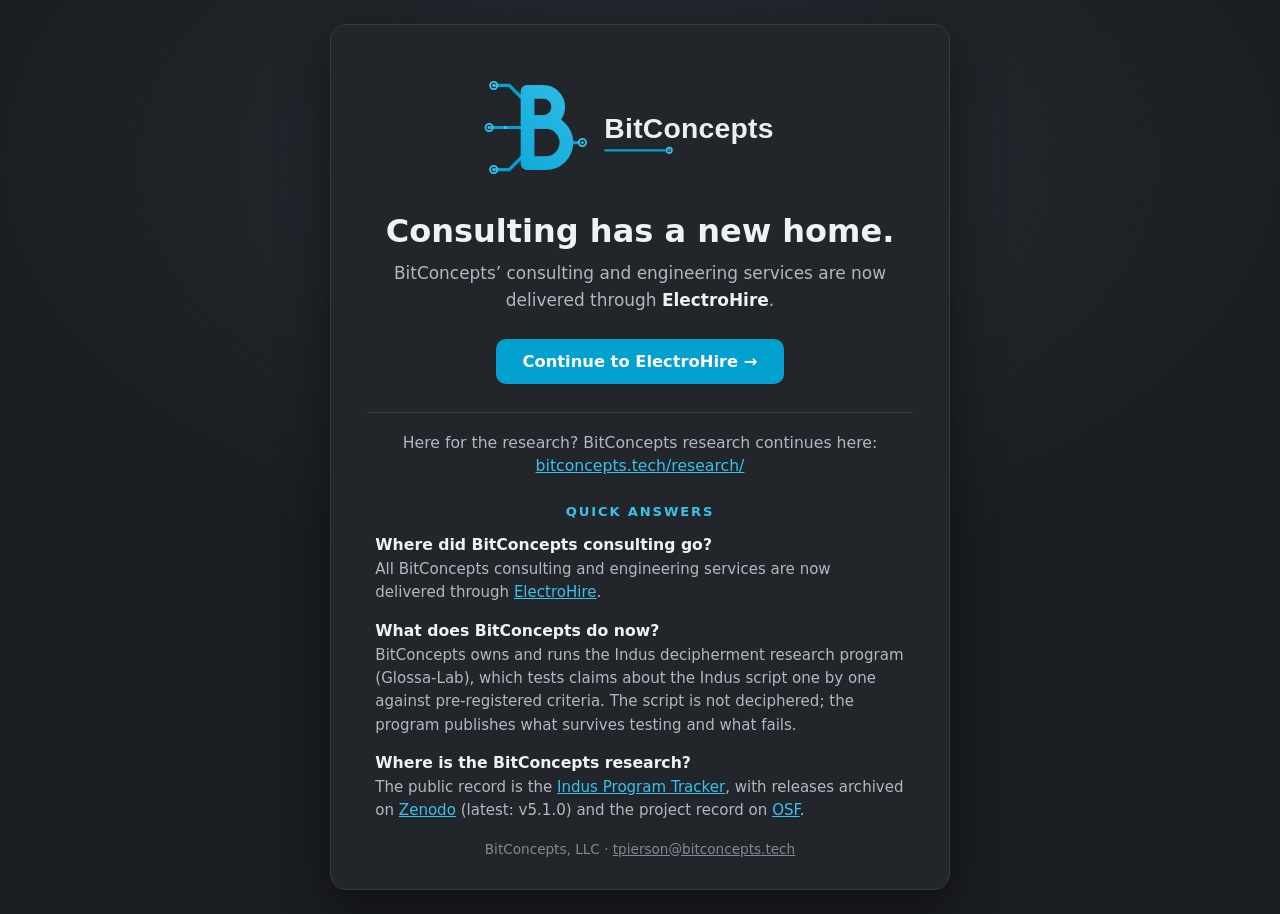
==== index.html @ 44e3c1a6 "T020 (staging): CISI census correction (Harappa 1,604), v5.1.0 release pointers, PRED-2026-003 prove" ====
<!DOCTYPE html>
<html lang="en">
<head>
  <meta charset="UTF-8">
  <meta name="viewport" content="width=device-width, initial-scale=1.0">
  <title>BitConcepts | Consulting has moved to ElectroHire</title>
  <meta name="description" content="BitConcepts' consulting and engineering services are now delivered through ElectroHire. BitConcepts research continues at bitconcepts.tech/research/.">
  <link rel="canonical" href="https://bitconcepts.tech/">
  <meta name="robots" content="index, follow">
  <meta name="author" content="BitConcepts, LLC">
  <meta name="theme-color" content="#1a1d21">
  <meta property="og:type" content="website">
  <meta property="og:site_name" content="BitConcepts">
  <meta property="og:title" content="BitConcepts | Consulting has moved to ElectroHire">
  <meta property="og:description" content="BitConcepts' consulting and engineering services are now delivered through ElectroHire.">
  <meta property="og:url" content="https://bitconcepts.tech/">
  <meta property="og:image" content="https://bitconcepts.tech/assets/og-card.png">
  <meta property="og:image:width" content="1200">
  <meta property="og:image:height" content="630">
  <meta name="twitter:card" content="summary_large_image">
  <meta name="twitter:title" content="BitConcepts | Consulting has moved to ElectroHire">
  <meta name="twitter:description" content="BitConcepts' consulting and engineering services are now delivered through ElectroHire. BitConcepts research continues at bitconcepts.tech/research/.">
  <meta name="twitter:image" content="https://bitconcepts.tech/assets/og-card.png">
  <link rel="icon" href="favicon.ico" sizes="any">
  <link rel="icon" type="image/svg+xml" href="assets/favicon.svg">
  <link rel="icon" type="image/png" sizes="32x32" href="assets/favicon-32.png">
  <link rel="apple-touch-icon" href="assets/apple-touch-icon.png">
  <link rel="stylesheet" href="styles.v3.css">
  <script type="application/ld+json">
  {
    "@context": "https://schema.org",
    "@type": "Organization",
    "name": "BitConcepts",
    "legalName": "BitConcepts, LLC",
    "url": "https://bitconcepts.tech/",
    "logo": "https://bitconcepts.tech/assets/bitconcepts-mark-512.png",
    "email": "tpierson@bitconcepts.tech",
    "description": "BitConcepts, LLC is a Michigan engineering company. Its consulting and engineering services are now delivered through ElectroHire; BitConcepts owns and runs the Indus decipherment research program (Glossa-Lab), whose public record is the research tracker at bitconcepts.tech/research/.",
    "sameAs": [
      "https://github.com/BitConcepts",
      "https://electrohire.com/"
    ]
  }
  </script>
  <script type="application/ld+json">
  {
    "@context": "https://schema.org",
    "@type": "WebPage",
    "name": "BitConcepts | Consulting has moved to ElectroHire",
    "url": "https://bitconcepts.tech/",
    "description": "BitConcepts' consulting and engineering services are now delivered through ElectroHire. BitConcepts research continues at bitconcepts.tech/research/.",
    "isPartOf": {
      "@type": "WebSite",
      "name": "BitConcepts",
      "url": "https://bitconcepts.tech/"
    },
    "about": {
      "@type": "Organization",
      "name": "BitConcepts",
      "url": "https://bitconcepts.tech/"
    }
  }
  </script>
  <script type="application/ld+json">
  {
    "@context": "https://schema.org",
    "@type": "FAQPage",
    "mainEntity": [
      {
        "@type": "Question",
        "name": "Where did BitConcepts consulting go?",
        "acceptedAnswer": { "@type": "Answer", "text": "All BitConcepts consulting and engineering services are now delivered through ElectroHire (electrohire.com)." }
      },
      {
        "@type": "Question",
        "name": "What does BitConcepts do now?",
        "acceptedAnswer": { "@type": "Answer", "text": "BitConcepts owns and runs the Indus decipherment research program (Glossa-Lab), which tests claims about the Indus script one by one against pre-registered criteria. The script is not deciphered; the program publishes what survives testing and what fails." }
      },
      {
        "@type": "Question",
        "name": "Where is the BitConcepts research?",
        "acceptedAnswer": { "@type": "Answer", "text": "BitConcepts research lives at bitconcepts.tech/research/. The Indus program's public record is the Indus Program Tracker at bitconcepts.tech/research/indus-script/, with releases archived on Zenodo (latest: v5.1.0, DOI 10.5281/zenodo.23503470) and the project record on OSF." }
      }
    ]
  }
  </script>
</head>
<body>
  <main class="card">
    <img src="assets/bitconcepts-logo-horizontal.svg" alt="BitConcepts" class="logo-lockup" width="700" height="256">
    <h1>Consulting has a new home.</h1>
    <p class="lede">BitConcepts&rsquo; consulting and engineering services are
      now delivered through <strong>ElectroHire</strong>.</p>
    <p class="actions">
      <a class="btn" href="https://electrohire.com/">Continue to ElectroHire &rarr;</a>
    </p>
    <hr>
    <p class="research">Here for the research? BitConcepts research continues here:
      <a href="/research/">bitconcepts.tech/research/</a></p>
    <section class="qa" aria-label="Quick answers">
      <h2>Quick answers</h2>
      <h3>Where did BitConcepts consulting go?</h3>
      <p>All BitConcepts consulting and engineering services are now delivered
        through <a href="https://electrohire.com/">ElectroHire</a>.</p>
      <h3>What does BitConcepts do now?</h3>
      <p>BitConcepts owns and runs the Indus decipherment research program
        (Glossa-Lab), which tests claims about the Indus script one by one
        against pre-registered criteria. The script is not deciphered; the
        program publishes what survives testing and what fails.</p>
      <h3>Where is the BitConcepts research?</h3>
      <p>The public record is the <a href="/research/indus-script/">Indus Program Tracker</a>,
        with releases archived on
        <a href="https://doi.org/10.5281/zenodo.23503470">Zenodo</a> (latest:
        v5.1.0) and the project record on
        <a href="https://osf.io/ybd65">OSF</a>.</p>
    </section>
    <p class="foot">BitConcepts, LLC &middot; <a href="mailto:tpierson@bitconcepts.tech">tpierson@bitconcepts.tech</a></p>
  </main>
</body>
</html>
---- styles.v3.css ----
/* BitConcepts redirect site — styles v3
   Palette sampled from the BitConcepts mark: circuit blue #03a1d0
   on charcoal (#404040 in the logo; deepened here to #1a1d21). */
:root {
  --bg: #1a1d21;
  --card: #22262b;
  --line: #343a41;
  --text: #eef2f5;
  --muted: #aeb9c2;
  --blue: #03a1d0;
  --blue-bright: #38c2ec;
}
* { box-sizing: border-box; }
html, body { margin: 0; padding: 0; }
body {
  min-height: 100vh;
  display: flex;
  align-items: center;
  justify-content: center;
  background: radial-gradient(1200px 700px at 50% 18%, #262c33 0%, var(--bg) 60%);
  color: var(--text);
  font-family: "Segoe UI", system-ui, -apple-system, Roboto, Helvetica, Arial, sans-serif;
  padding: 24px 16px;
}
.card {
  width: 100%;
  max-width: 620px;
  text-align: center;
  background: var(--card);
  border: 1px solid var(--line);
  border-radius: 16px;
  padding: 44px 36px 32px;
  box-shadow: 0 18px 50px rgba(0, 0, 0, 0.45);
}
.logo-lockup { width: 320px; max-width: 82%; height: auto; }
h1 { margin: 22px 0 10px; font-size: 2rem; line-height: 1.2; font-weight: 650; }
.lede { margin: 0 auto; max-width: 46ch; color: var(--muted); font-size: 1.06rem; line-height: 1.55; }
.lede strong { color: var(--text); }
.actions { margin: 26px 0 8px; }
.btn {
  display: inline-block;
  background: var(--blue);
  color: #fff;
  text-decoration: none;
  font-weight: 600;
  font-size: 1.02rem;
  padding: 13px 26px;
  border-radius: 10px;
}
.btn:hover, .btn:focus { background: var(--blue-bright); color: #06222c; }
hr { border: none; border-top: 1px solid var(--line); margin: 28px 0 18px; }
.research { color: var(--muted); font-size: 0.98rem; line-height: 1.5; margin: 0; }
.research a { color: var(--blue-bright); }
.foot { color: #7e8a94; font-size: 0.85rem; margin: 18px 0 0; }
.foot a { color: #7e8a94; }
@media (max-width: 480px) {
  .card { padding: 32px 20px 24px; }
  .logo-lockup { width: 250px; }
  h1 { font-size: 1.55rem; }
  .btn { display: block; width: 100%; }
}
.qa { text-align: left; margin: 26px auto 0; max-width: 52ch; }
.qa h2 { font-size: 0.82rem; letter-spacing: 0.14em; text-transform: uppercase; color: var(--blue-bright); margin: 0 0 12px; text-align: center; }
.qa h3 { font-size: 0.98rem; margin: 16px 0 4px; font-weight: 600; }
.qa p { color: var(--muted); font-size: 0.94rem; line-height: 1.55; margin: 0; }
.qa a { color: var(--blue-bright); }
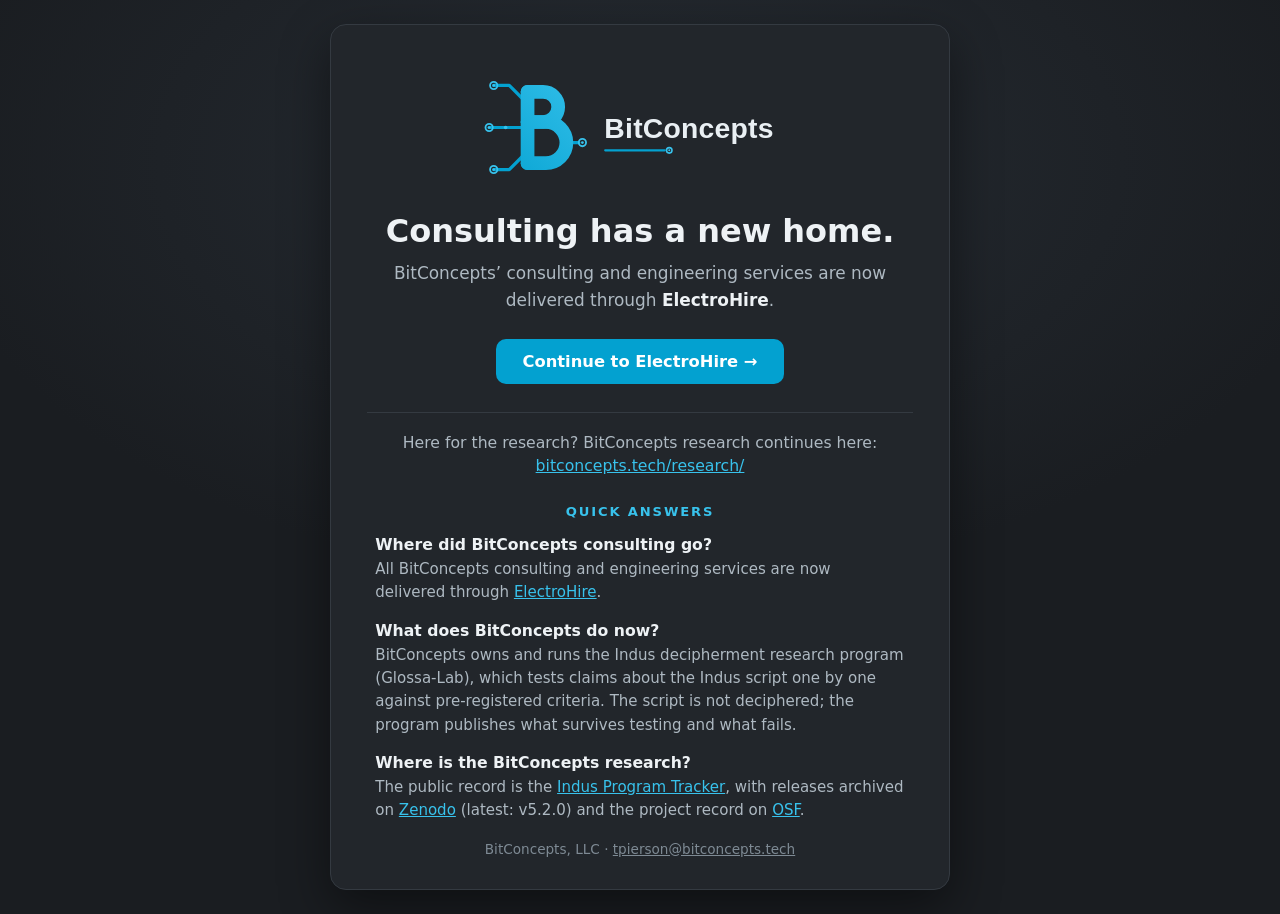
==== commit 2df8d8f7: "T022 (staging): release pointers v5.1.0 -> v5.2.0 (DOI 23520218, PRED-2026-011 CONFIRMED record)" ====
--- a/index.html
+++ b/index.html
@@ -6,7 +6,7 @@
   <title>BitConcepts | Consulting has moved to ElectroHire</title>
   <meta name="description" content="BitConcepts' consulting and engineering services are now delivered through ElectroHire. BitConcepts research continues at bitconcepts.tech/research/.">
   <link rel="canonical" href="https://bitconcepts.tech/">
-  <meta name="robots" content="index, follow">
+  <meta name="robots" content="noindex, nofollow">
   <meta name="author" content="BitConcepts, LLC">
   <meta name="theme-color" content="#1a1d21">
   <meta property="og:type" content="website">
@@ -79,7 +79,7 @@
       {
         "@type": "Question",
         "name": "Where is the BitConcepts research?",
-        "acceptedAnswer": { "@type": "Answer", "text": "BitConcepts research lives at bitconcepts.tech/research/. The Indus program's public record is the Indus Program Tracker at bitconcepts.tech/research/indus-script/, with releases archived on Zenodo (latest: v5.1.0, DOI 10.5281/zenodo.23503470) and the project record on OSF." }
+        "acceptedAnswer": { "@type": "Answer", "text": "BitConcepts research lives at bitconcepts.tech/research/. The Indus program's public record is the Indus Program Tracker at bitconcepts.tech/research/indus-script/, with releases archived on Zenodo (latest: v5.2.0, DOI 10.5281/zenodo.23520218) and the project record on OSF." }
       }
     ]
   }
@@ -110,8 +110,8 @@
       <h3>Where is the BitConcepts research?</h3>
       <p>The public record is the <a href="/research/indus-script/">Indus Program Tracker</a>,
         with releases archived on
-        <a href="https://doi.org/10.5281/zenodo.23503470">Zenodo</a> (latest:
-        v5.1.0) and the project record on
+        <a href="https://doi.org/10.5281/zenodo.23520218">Zenodo</a> (latest:
+        v5.2.0) and the project record on
         <a href="https://osf.io/ybd65">OSF</a>.</p>
     </section>
     <p class="foot">BitConcepts, LLC &middot; <a href="mailto:tpierson@bitconcepts.tech">tpierson@bitconcepts.tech</a></p>
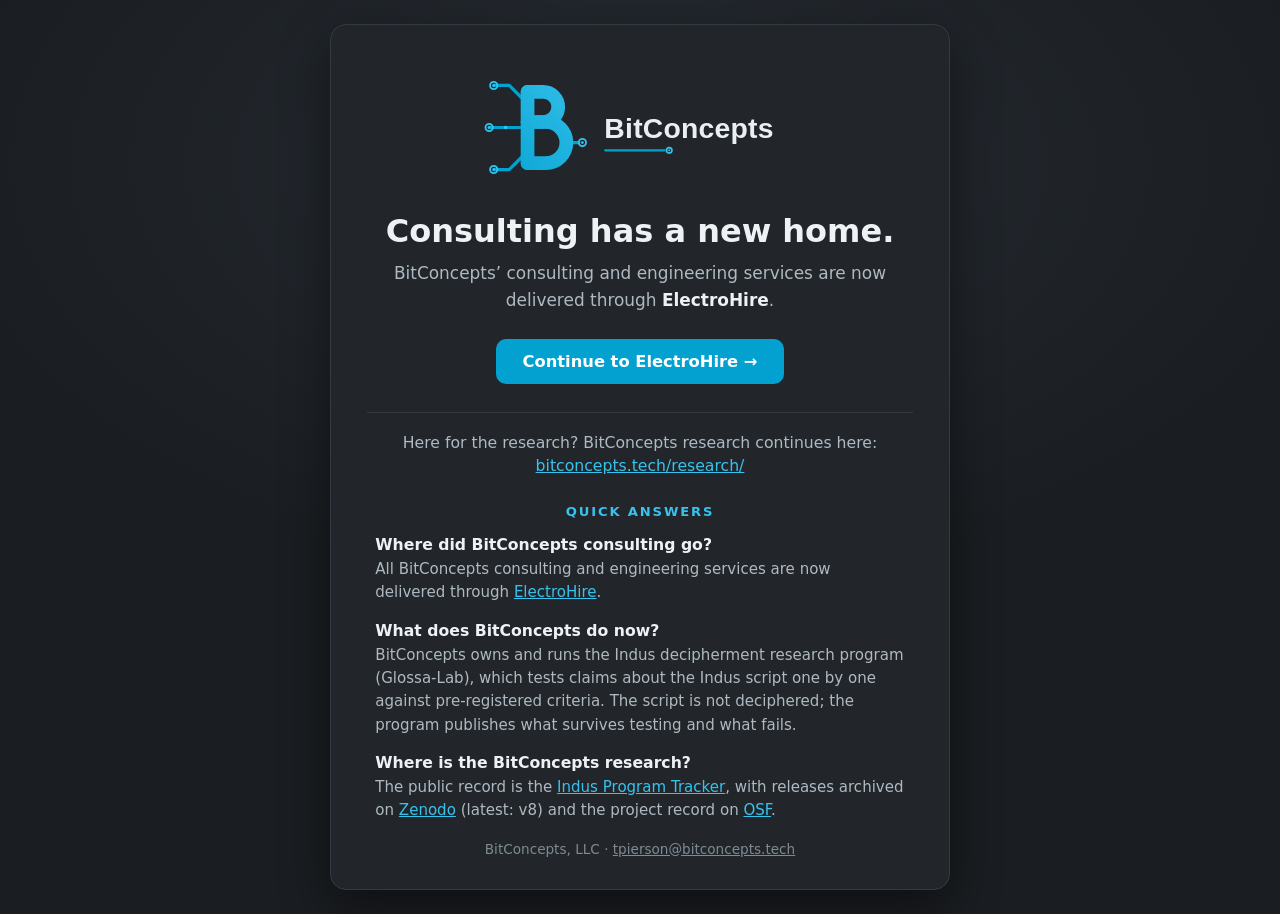
==== commit 44bcc80b: "T023 (staging): preprint v8 pointers (DOI 23604590) supersede v5.2.0" ====
--- a/index.html
+++ b/index.html
@@ -79,7 +79,7 @@
       {
         "@type": "Question",
         "name": "Where is the BitConcepts research?",
-        "acceptedAnswer": { "@type": "Answer", "text": "BitConcepts research lives at bitconcepts.tech/research/. The Indus program's public record is the Indus Program Tracker at bitconcepts.tech/research/indus-script/, with releases archived on Zenodo (latest: v5.2.0, DOI 10.5281/zenodo.23520218) and the project record on OSF." }
+        "acceptedAnswer": { "@type": "Answer", "text": "BitConcepts research lives at bitconcepts.tech/research/. The Indus program's public record is the Indus Program Tracker at bitconcepts.tech/research/indus-script/, with releases archived on Zenodo (latest: v8, DOI 10.5281/zenodo.23604590) and the project record on OSF." }
       }
     ]
   }
@@ -110,8 +110,8 @@
       <h3>Where is the BitConcepts research?</h3>
       <p>The public record is the <a href="/research/indus-script/">Indus Program Tracker</a>,
         with releases archived on
-        <a href="https://doi.org/10.5281/zenodo.23520218">Zenodo</a> (latest:
-        v5.2.0) and the project record on
+        <a href="https://doi.org/10.5281/zenodo.23604590">Zenodo</a> (latest:
+        v8) and the project record on
         <a href="https://osf.io/ybd65">OSF</a>.</p>
     </section>
     <p class="foot">BitConcepts, LLC &middot; <a href="mailto:tpierson@bitconcepts.tech">tpierson@bitconcepts.tech</a></p>
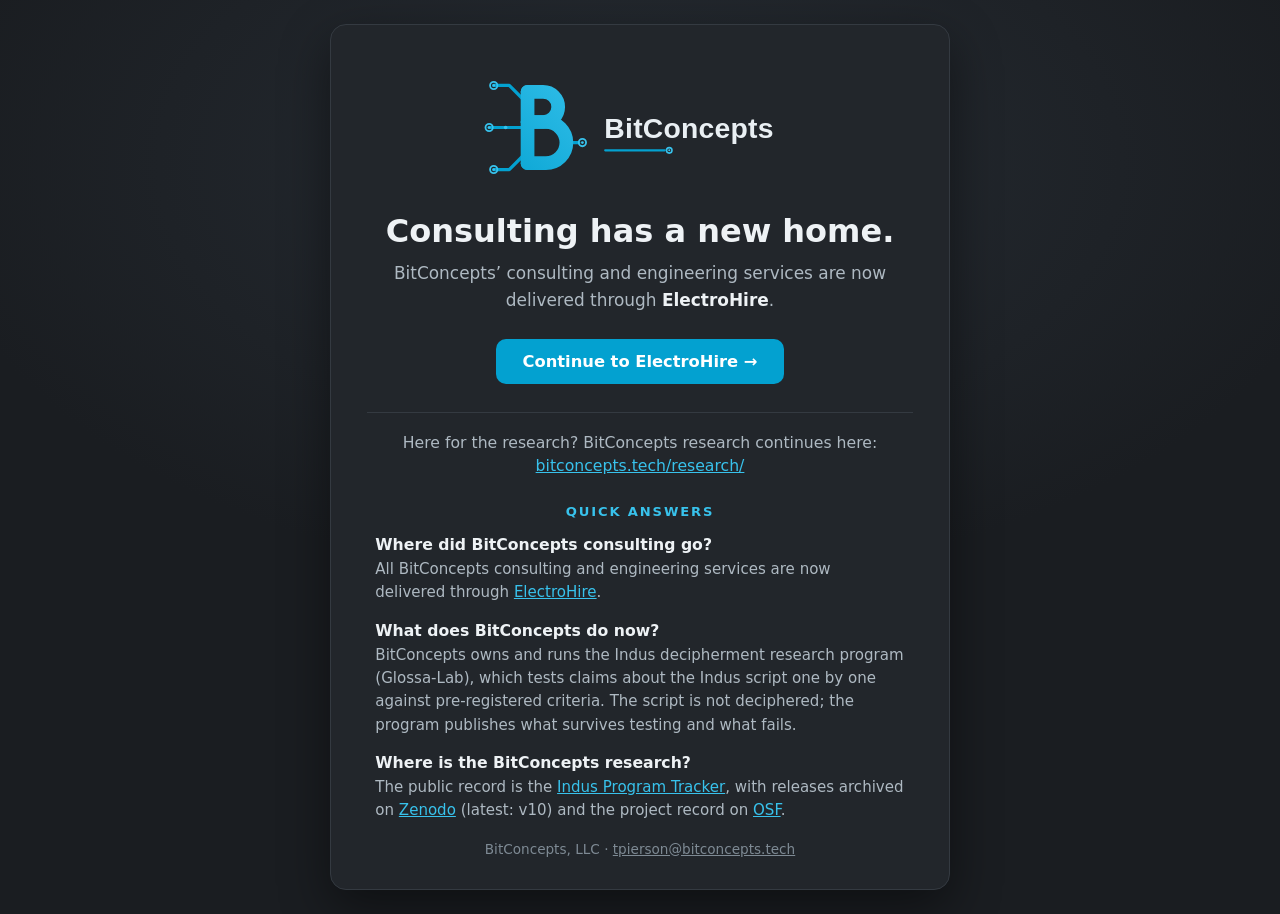
==== commit 6dca5898: "T026 (staging): homepage release pointer v8 -> v10; sitemap lastmod 2026-11-05" ====
--- a/index.html
+++ b/index.html
@@ -79,7 +79,7 @@
       {
         "@type": "Question",
         "name": "Where is the BitConcepts research?",
-        "acceptedAnswer": { "@type": "Answer", "text": "BitConcepts research lives at bitconcepts.tech/research/. The Indus program's public record is the Indus Program Tracker at bitconcepts.tech/research/indus-script/, with releases archived on Zenodo (latest: v8, DOI 10.5281/zenodo.23604590) and the project record on OSF." }
+        "acceptedAnswer": { "@type": "Answer", "text": "BitConcepts research lives at bitconcepts.tech/research/. The Indus program's public record is the Indus Program Tracker at bitconcepts.tech/research/indus-script/, with releases archived on Zenodo (latest: v10, DOI 10.5281/zenodo.23977473) and the project record on OSF." }
       }
     ]
   }
@@ -110,8 +110,8 @@
       <h3>Where is the BitConcepts research?</h3>
       <p>The public record is the <a href="/research/indus-script/">Indus Program Tracker</a>,
         with releases archived on
-        <a href="https://doi.org/10.5281/zenodo.23604590">Zenodo</a> (latest:
-        v8) and the project record on
+        <a href="https://doi.org/10.5281/zenodo.23977473">Zenodo</a> (latest:
+        v10) and the project record on
         <a href="https://osf.io/ybd65">OSF</a>.</p>
     </section>
     <p class="foot">BitConcepts, LLC &middot; <a href="mailto:tpierson@bitconcepts.tech">tpierson@bitconcepts.tech</a></p>
